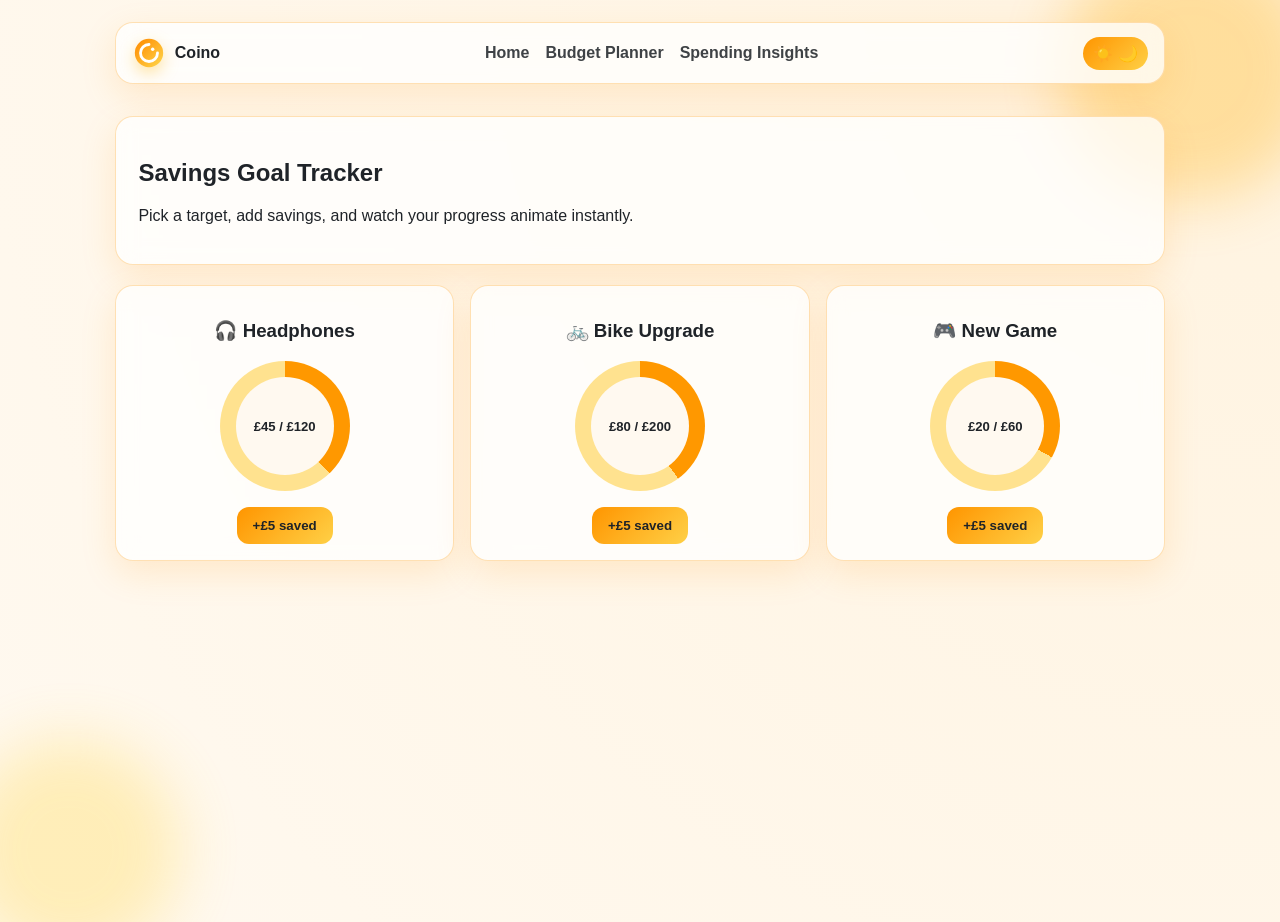
==== savings-goals.html @ fef4ba67 "Build Coino multi-page interactive budgeting site" ====
<!DOCTYPE html>
<html lang="en" data-theme="light">
  <head>
    <meta charset="UTF-8" />
    <meta name="viewport" content="width=device-width, initial-scale=1.0" />
    <title>Coino | Savings Goals</title>
    <link rel="stylesheet" href="styles.css" />
  </head>
  <body>
    <div class="bg-orb orb-1"></div>
    <div class="bg-orb orb-2"></div>

    <header class="site-header glass">
      <a class="logo" href="index.html"><img src="logo.svg" alt="Coino logo" /><span>Coino</span></a>
      <nav class="nav-links">
        <a href="index.html">Home</a>
        <a href="budget-planner.html">Budget Planner</a>
        <a href="spending-insights.html">Spending Insights</a>
      </nav>
      <button id="themeToggle" class="theme-toggle" aria-label="Toggle theme"><span class="sun">☀️</span><span class="moon">🌙</span></button>
    </header>

    <main class="container">
      <section class="glass reveal page-title">
        <h1>Savings Goal Tracker</h1>
        <p>Pick a target, add savings, and watch your progress animate instantly.</p>
      </section>

      <section class="goals-grid">
        <article class="glass goal-card reveal">
          <h3>🎧 Headphones</h3>
          <div class="ring" data-target="120" data-current="45">
            <span>£45 / £120</span>
          </div>
          <button class="btn btn-primary add-save">+£5 saved</button>
        </article>

        <article class="glass goal-card reveal delay-1">
          <h3>🚲 Bike Upgrade</h3>
          <div class="ring" data-target="200" data-current="80">
            <span>£80 / £200</span>
          </div>
          <button class="btn btn-primary add-save">+£5 saved</button>
        </article>

        <article class="glass goal-card reveal delay-2">
          <h3>🎮 New Game</h3>
          <div class="ring" data-target="60" data-current="20">
            <span>£20 / £60</span>
          </div>
          <button class="btn btn-primary add-save">+£5 saved</button>
        </article>
      </section>
    </main>

    <script src="app.js"></script>
  </body>
</html>
---- styles.css ----
:root {
  --bg: #fff9f0;
  --bg-soft: #fff3df;
  --text: #1f2328;
  --card: rgba(255, 255, 255, 0.76);
  --stroke: rgba(255, 170, 47, 0.35);
  --shadow: 0 12px 35px rgba(255, 145, 0, 0.15);
  --grad: linear-gradient(135deg, #ff9500, #ffd046);
  --muted: #6d6e74;
}

[data-theme='dark'] {
  --bg: #121212;
  --bg-soft: #1a1a1a;
  --text: #f6f6f6;
  --card: rgba(30, 30, 30, 0.78);
  --stroke: rgba(255, 196, 86, 0.28);
  --shadow: 0 16px 40px rgba(0, 0, 0, 0.42);
  --grad: linear-gradient(135deg, #ff8a00, #ffe066);
  --muted: #c8c8cc;
}

* { box-sizing: border-box; }
body {
  margin: 0;
  font-family: 'Inter', sans-serif;
  background: radial-gradient(circle at top right, var(--bg-soft), var(--bg));
  color: var(--text);
  min-height: 100vh;
  overflow-x: hidden;
}

.bg-orb {
  position: fixed;
  border-radius: 50%;
  filter: blur(30px);
  opacity: 0.3;
  z-index: -1;
  animation: float 8s ease-in-out infinite;
}
.orb-1 { width: 260px; height: 260px; background: #ffae00; top: -60px; right: -40px; }
.orb-2 { width: 220px; height: 220px; background: #ffd53d; bottom: -60px; left: -40px; animation-delay: -3s; }

@keyframes float {
  0%, 100% { transform: translateY(0px); }
  50% { transform: translateY(18px); }
}

.container {
  width: min(1050px, 92vw);
  margin: 2rem auto 3rem;
  display: grid;
  gap: 1.25rem;
}

.site-header {
  width: min(1050px, 92vw);
  margin: 1.4rem auto 0;
  padding: 0.8rem 1rem;
  display: flex;
  align-items: center;
  justify-content: space-between;
  gap: 1rem;
}

.logo { display: flex; align-items: center; gap: 0.55rem; text-decoration: none; color: var(--text); font-weight: 800; }
.logo img { width: 34px; height: 34px; filter: drop-shadow(0 6px 8px rgba(255, 174, 0, 0.35)); }

.nav-links { display: flex; gap: 1rem; flex-wrap: wrap; }
.nav-links a {
  text-decoration: none;
  color: var(--text);
  font-weight: 600;
  opacity: 0.86;
  transition: transform .2s ease, opacity .2s ease;
}
.nav-links a:hover { opacity: 1; transform: translateY(-2px); }

.glass {
  border: 1px solid var(--stroke);
  background: var(--card);
  backdrop-filter: blur(10px);
  border-radius: 18px;
  box-shadow: var(--shadow);
}

.theme-toggle {
  border: 0;
  background: var(--grad);
  color: #1b1b1b;
  border-radius: 999px;
  padding: 0.45rem 0.6rem;
  cursor: pointer;
  display: flex;
  gap: 0.35rem;
  font-size: 1rem;
}

.hero { padding: 2rem; }
.hero h1 { margin: 0 0 .6rem; font-size: clamp(1.6rem, 4vw, 2.6rem); }
.hero p { margin: 0; color: var(--muted); max-width: 58ch; }
.hero-actions { margin-top: 1rem; display: flex; gap: .8rem; }

.btn {
  display: inline-block;
  text-decoration: none;
  border-radius: 12px;
  padding: .7rem 1rem;
  font-weight: 700;
  transition: transform .2s ease;
  border: none;
  cursor: pointer;
}
.btn:hover { transform: translateY(-2px) scale(1.02); }
.btn-primary { background: var(--grad); color: #1f2328; }
.btn-secondary { color: var(--text); border: 1px solid var(--stroke); }

.cards-grid { display: grid; gap: 1rem; grid-template-columns: repeat(auto-fit, minmax(210px, 1fr)); }
.feature-card { padding: 1.2rem; }
.feature-card .icon { font-size: 1.7rem; }
.feature-card h2 { font-size: 1.06rem; margin-bottom: .35rem; }
.feature-card p { color: var(--muted); margin: 0 0 .7rem; }
.mini-link { color: #d87e00; text-decoration: none; font-weight: 700; }

.dashboard { padding: 1.2rem; }
.dashboard .sub { color: var(--muted); margin-top: .2rem; }
.chart-bars { display: flex; gap: .75rem; align-items: flex-end; min-height: 170px; }
.bar-group { flex: 1; text-align: center; }
.bar {
  height: var(--h);
  margin-top: .5rem;
  border-radius: 12px 12px 4px 4px;
  background: var(--grad);
  animation: rise .9s ease both;
}

.page-title { padding: 1.4rem; }
.planner { display: grid; grid-template-columns: 1fr 290px; gap: 1rem; padding: 1.2rem; }
.sliders label { display: block; margin-bottom: 1rem; font-weight: 600; }
.sliders input { width: 100%; accent-color: #ff9d00; margin-top: .35rem; }
.summary-card { padding: 1rem; border: 1px dashed var(--stroke); border-radius: 14px; }
.tip { font-weight: 700; color: #cc6f00; }

.donut {
  width: 130px;
  aspect-ratio: 1;
  border-radius: 50%;
  background: conic-gradient(#ff9f00 40%, #ffd35b 60%, rgba(255,255,255,0.2) 0);
  margin: .2rem auto 1rem;
  animation: pop .5s ease;
}

.goals-grid { display: grid; gap: 1rem; grid-template-columns: repeat(auto-fit, minmax(220px, 1fr)); }
.goal-card { padding: 1rem; text-align: center; }
.ring {
  --p: 0;
  width: 130px;
  aspect-ratio: 1;
  margin: .5rem auto 1rem;
  border-radius: 50%;
  display: grid;
  place-items: center;
  background: conic-gradient(#ff9800 calc(var(--p) * 1%), #ffe28f 0);
  transition: .35s ease;
}
.ring span {
  width: 98px;
  aspect-ratio: 1;
  border-radius: 50%;
  background: var(--bg);
  display: grid;
  place-items: center;
  font-size: .82rem;
  font-weight: 700;
}

.insights { padding: 1.2rem; }
.pill-row { display: flex; flex-wrap: wrap; gap: .6rem; margin-bottom: 1rem; }
.pill {
  border: 1px solid var(--stroke);
  border-radius: 999px;
  padding: .45rem .9rem;
  background: transparent;
  color: var(--text);
  font-weight: 700;
  cursor: pointer;
}
.pill.active { background: var(--grad); color: #1f2328; }

.insight-bars { display: flex; align-items: flex-end; gap: .7rem; min-height: 210px; }
.bar-wrap { flex: 1; display: flex; flex-direction: column; align-items: center; gap: .5rem; }
.bar-wrap i {
  display: block;
  width: 100%;
  border-radius: 12px 12px 4px 4px;
  height: calc(var(--v) * 1%);
  background: var(--grad);
  transition: height .35s ease;
}

@keyframes rise { from { height: 0; } to { height: var(--h); } }
@keyframes pop { from { transform: scale(.85); opacity: .5; } to { transform: scale(1); opacity: 1; } }

.reveal { opacity: 0; transform: translateY(18px); animation: in .7s ease forwards; }
.delay-1 { animation-delay: .12s; }
.delay-2 { animation-delay: .24s; }
@keyframes in { to { opacity: 1; transform: translateY(0); } }

@media (max-width: 800px) {
  .planner { grid-template-columns: 1fr; }
}
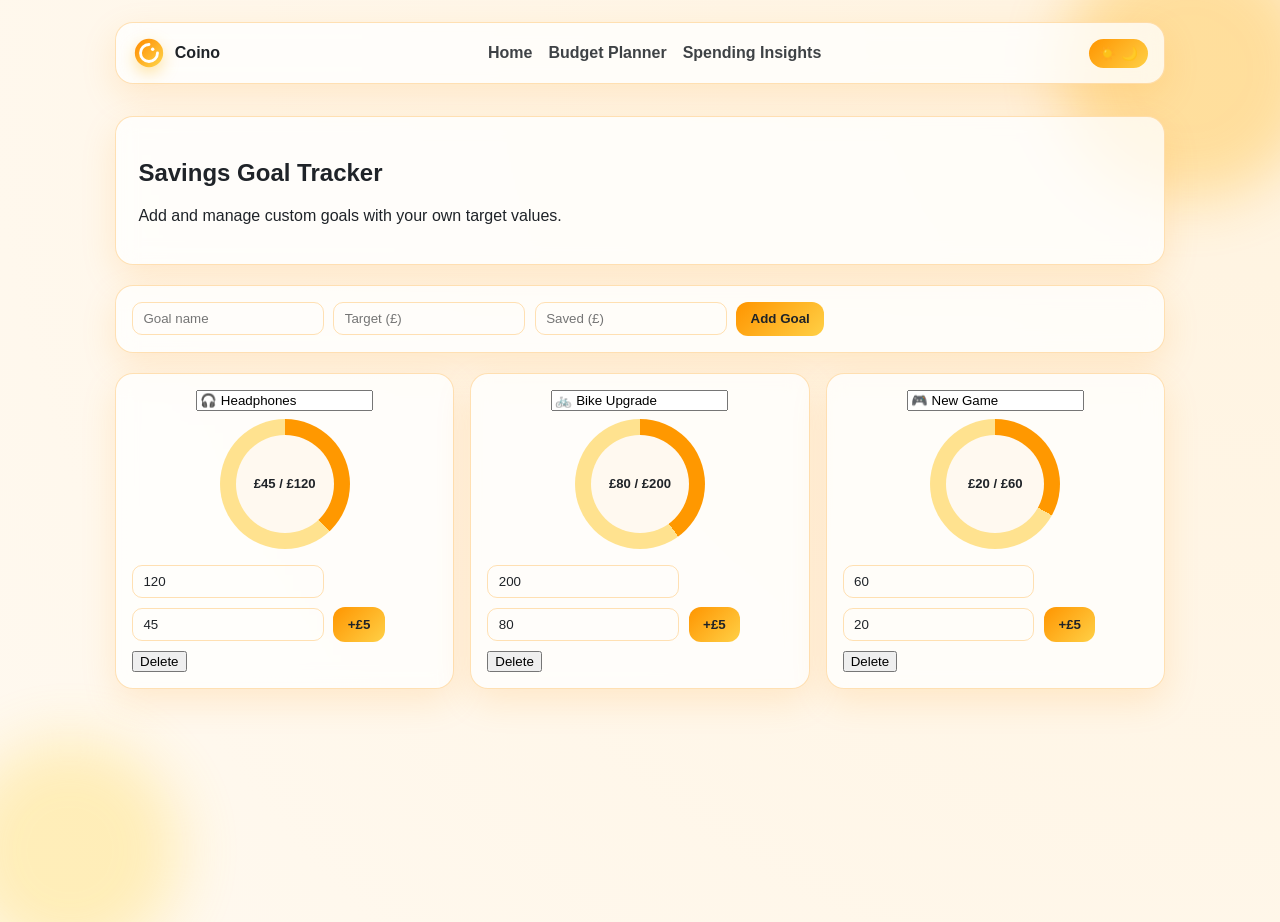
==== commit f03c2f94: "Fix empty charts and add editable custom filters/goals" ====
--- a/savings-goals.html
+++ b/savings-goals.html
@@ -9,50 +9,26 @@
   <body>
     <div class="bg-orb orb-1"></div>
     <div class="bg-orb orb-2"></div>
-
     <header class="site-header glass">
       <a class="logo" href="index.html"><img src="logo.svg" alt="Coino logo" /><span>Coino</span></a>
-      <nav class="nav-links">
-        <a href="index.html">Home</a>
-        <a href="budget-planner.html">Budget Planner</a>
-        <a href="spending-insights.html">Spending Insights</a>
-      </nav>
+      <nav class="nav-links"><a href="index.html">Home</a><a href="budget-planner.html">Budget Planner</a><a href="spending-insights.html">Spending Insights</a></nav>
       <button id="themeToggle" class="theme-toggle" aria-label="Toggle theme"><span class="sun">☀️</span><span class="moon">🌙</span></button>
     </header>
 
     <main class="container">
-      <section class="glass reveal page-title">
-        <h1>Savings Goal Tracker</h1>
-        <p>Pick a target, add savings, and watch your progress animate instantly.</p>
+      <section class="glass reveal page-title"><h1>Savings Goal Tracker</h1><p>Add and manage custom goals with your own target values.</p></section>
+
+      <section class="glass reveal delay-1">
+        <form id="goalForm" class="inline-form" style="padding:1rem;">
+          <input id="goalName" maxlength="20" placeholder="Goal name" />
+          <input id="goalTarget" type="number" min="5" placeholder="Target (£)" />
+          <input id="goalCurrent" type="number" min="0" placeholder="Saved (£)" />
+          <button class="btn btn-primary" type="submit">Add Goal</button>
+        </form>
       </section>
 
-      <section class="goals-grid">
-        <article class="glass goal-card reveal">
-          <h3>🎧 Headphones</h3>
-          <div class="ring" data-target="120" data-current="45">
-            <span>£45 / £120</span>
-          </div>
-          <button class="btn btn-primary add-save">+£5 saved</button>
-        </article>
-
-        <article class="glass goal-card reveal delay-1">
-          <h3>🚲 Bike Upgrade</h3>
-          <div class="ring" data-target="200" data-current="80">
-            <span>£80 / £200</span>
-          </div>
-          <button class="btn btn-primary add-save">+£5 saved</button>
-        </article>
-
-        <article class="glass goal-card reveal delay-2">
-          <h3>🎮 New Game</h3>
-          <div class="ring" data-target="60" data-current="20">
-            <span>£20 / £60</span>
-          </div>
-          <button class="btn btn-primary add-save">+£5 saved</button>
-        </article>
-      </section>
+      <section class="goals-grid" id="goalList"></section>
     </main>
-
     <script src="app.js"></script>
   </body>
 </html>
--- a/styles.css
+++ b/styles.css
@@ -8,204 +8,34 @@
   --grad: linear-gradient(135deg, #ff9500, #ffd046);
   --muted: #6d6e74;
 }
-
-[data-theme='dark'] {
-  --bg: #121212;
-  --bg-soft: #1a1a1a;
-  --text: #f6f6f6;
-  --card: rgba(30, 30, 30, 0.78);
-  --stroke: rgba(255, 196, 86, 0.28);
-  --shadow: 0 16px 40px rgba(0, 0, 0, 0.42);
-  --grad: linear-gradient(135deg, #ff8a00, #ffe066);
-  --muted: #c8c8cc;
-}
-
+[data-theme='dark'] { --bg: #121212; --bg-soft: #1a1a1a; --text: #f6f6f6; --card: rgba(30, 30, 30, 0.78); --stroke: rgba(255, 196, 86, 0.28); --shadow: 0 16px 40px rgba(0, 0, 0, 0.42); --grad: linear-gradient(135deg, #ff8a00, #ffe066); --muted: #c8c8cc; }
 * { box-sizing: border-box; }
-body {
-  margin: 0;
-  font-family: 'Inter', sans-serif;
-  background: radial-gradient(circle at top right, var(--bg-soft), var(--bg));
-  color: var(--text);
-  min-height: 100vh;
-  overflow-x: hidden;
-}
-
-.bg-orb {
-  position: fixed;
-  border-radius: 50%;
-  filter: blur(30px);
-  opacity: 0.3;
-  z-index: -1;
-  animation: float 8s ease-in-out infinite;
-}
+body { margin: 0; font-family: 'Inter', sans-serif; background: radial-gradient(circle at top right, var(--bg-soft), var(--bg)); color: var(--text); min-height: 100vh; overflow-x: hidden; }
+.bg-orb { position: fixed; border-radius: 50%; filter: blur(30px); opacity: 0.3; z-index: -1; animation: float 8s ease-in-out infinite; }
 .orb-1 { width: 260px; height: 260px; background: #ffae00; top: -60px; right: -40px; }
 .orb-2 { width: 220px; height: 220px; background: #ffd53d; bottom: -60px; left: -40px; animation-delay: -3s; }
-
-@keyframes float {
-  0%, 100% { transform: translateY(0px); }
-  50% { transform: translateY(18px); }
-}
-
-.container {
-  width: min(1050px, 92vw);
-  margin: 2rem auto 3rem;
-  display: grid;
-  gap: 1.25rem;
-}
-
-.site-header {
-  width: min(1050px, 92vw);
-  margin: 1.4rem auto 0;
-  padding: 0.8rem 1rem;
-  display: flex;
-  align-items: center;
-  justify-content: space-between;
-  gap: 1rem;
-}
-
-.logo { display: flex; align-items: center; gap: 0.55rem; text-decoration: none; color: var(--text); font-weight: 800; }
-.logo img { width: 34px; height: 34px; filter: drop-shadow(0 6px 8px rgba(255, 174, 0, 0.35)); }
-
-.nav-links { display: flex; gap: 1rem; flex-wrap: wrap; }
-.nav-links a {
-  text-decoration: none;
-  color: var(--text);
-  font-weight: 600;
-  opacity: 0.86;
-  transition: transform .2s ease, opacity .2s ease;
-}
-.nav-links a:hover { opacity: 1; transform: translateY(-2px); }
-
-.glass {
-  border: 1px solid var(--stroke);
-  background: var(--card);
-  backdrop-filter: blur(10px);
-  border-radius: 18px;
-  box-shadow: var(--shadow);
-}
-
-.theme-toggle {
-  border: 0;
-  background: var(--grad);
-  color: #1b1b1b;
-  border-radius: 999px;
-  padding: 0.45rem 0.6rem;
-  cursor: pointer;
-  display: flex;
-  gap: 0.35rem;
-  font-size: 1rem;
-}
-
-.hero { padding: 2rem; }
-.hero h1 { margin: 0 0 .6rem; font-size: clamp(1.6rem, 4vw, 2.6rem); }
-.hero p { margin: 0; color: var(--muted); max-width: 58ch; }
-.hero-actions { margin-top: 1rem; display: flex; gap: .8rem; }
-
-.btn {
-  display: inline-block;
-  text-decoration: none;
-  border-radius: 12px;
-  padding: .7rem 1rem;
-  font-weight: 700;
-  transition: transform .2s ease;
-  border: none;
-  cursor: pointer;
-}
-.btn:hover { transform: translateY(-2px) scale(1.02); }
-.btn-primary { background: var(--grad); color: #1f2328; }
-.btn-secondary { color: var(--text); border: 1px solid var(--stroke); }
-
-.cards-grid { display: grid; gap: 1rem; grid-template-columns: repeat(auto-fit, minmax(210px, 1fr)); }
-.feature-card { padding: 1.2rem; }
-.feature-card .icon { font-size: 1.7rem; }
-.feature-card h2 { font-size: 1.06rem; margin-bottom: .35rem; }
-.feature-card p { color: var(--muted); margin: 0 0 .7rem; }
-.mini-link { color: #d87e00; text-decoration: none; font-weight: 700; }
-
-.dashboard { padding: 1.2rem; }
-.dashboard .sub { color: var(--muted); margin-top: .2rem; }
-.chart-bars { display: flex; gap: .75rem; align-items: flex-end; min-height: 170px; }
-.bar-group { flex: 1; text-align: center; }
-.bar {
-  height: var(--h);
-  margin-top: .5rem;
-  border-radius: 12px 12px 4px 4px;
-  background: var(--grad);
-  animation: rise .9s ease both;
-}
-
-.page-title { padding: 1.4rem; }
-.planner { display: grid; grid-template-columns: 1fr 290px; gap: 1rem; padding: 1.2rem; }
-.sliders label { display: block; margin-bottom: 1rem; font-weight: 600; }
-.sliders input { width: 100%; accent-color: #ff9d00; margin-top: .35rem; }
-.summary-card { padding: 1rem; border: 1px dashed var(--stroke); border-radius: 14px; }
-.tip { font-weight: 700; color: #cc6f00; }
-
-.donut {
-  width: 130px;
-  aspect-ratio: 1;
-  border-radius: 50%;
-  background: conic-gradient(#ff9f00 40%, #ffd35b 60%, rgba(255,255,255,0.2) 0);
-  margin: .2rem auto 1rem;
-  animation: pop .5s ease;
-}
-
-.goals-grid { display: grid; gap: 1rem; grid-template-columns: repeat(auto-fit, minmax(220px, 1fr)); }
-.goal-card { padding: 1rem; text-align: center; }
-.ring {
-  --p: 0;
-  width: 130px;
-  aspect-ratio: 1;
-  margin: .5rem auto 1rem;
-  border-radius: 50%;
-  display: grid;
-  place-items: center;
-  background: conic-gradient(#ff9800 calc(var(--p) * 1%), #ffe28f 0);
-  transition: .35s ease;
-}
-.ring span {
-  width: 98px;
-  aspect-ratio: 1;
-  border-radius: 50%;
-  background: var(--bg);
-  display: grid;
-  place-items: center;
-  font-size: .82rem;
-  font-weight: 700;
-}
-
-.insights { padding: 1.2rem; }
-.pill-row { display: flex; flex-wrap: wrap; gap: .6rem; margin-bottom: 1rem; }
-.pill {
-  border: 1px solid var(--stroke);
-  border-radius: 999px;
-  padding: .45rem .9rem;
-  background: transparent;
-  color: var(--text);
-  font-weight: 700;
-  cursor: pointer;
-}
-.pill.active { background: var(--grad); color: #1f2328; }
-
-.insight-bars { display: flex; align-items: flex-end; gap: .7rem; min-height: 210px; }
-.bar-wrap { flex: 1; display: flex; flex-direction: column; align-items: center; gap: .5rem; }
-.bar-wrap i {
-  display: block;
-  width: 100%;
-  border-radius: 12px 12px 4px 4px;
-  height: calc(var(--v) * 1%);
-  background: var(--grad);
-  transition: height .35s ease;
-}
-
-@keyframes rise { from { height: 0; } to { height: var(--h); } }
-@keyframes pop { from { transform: scale(.85); opacity: .5; } to { transform: scale(1); opacity: 1; } }
-
-.reveal { opacity: 0; transform: translateY(18px); animation: in .7s ease forwards; }
-.delay-1 { animation-delay: .12s; }
-.delay-2 { animation-delay: .24s; }
-@keyframes in { to { opacity: 1; transform: translateY(0); } }
-
-@media (max-width: 800px) {
-  .planner { grid-template-columns: 1fr; }
-}
+@keyframes float { 0%,100%{transform:translateY(0)}50%{transform:translateY(18px)} }
+.container,.site-header { width: min(1050px, 92vw); margin-inline: auto; }
+.site-header { margin-top: 1.4rem; padding: .8rem 1rem; display:flex; align-items:center; justify-content:space-between; gap:1rem; }
+.container { margin: 2rem auto 3rem; display:grid; gap:1.25rem; }
+.logo { display:flex; align-items:center; gap:.55rem; text-decoration:none; color:var(--text); font-weight:800; }
+.logo img { width:34px; height:34px; filter: drop-shadow(0 6px 8px rgba(255,174,0,.35)); }
+.nav-links { display:flex; gap:1rem; flex-wrap:wrap; }
+.nav-links a { text-decoration:none; color:var(--text); font-weight:600; opacity:.86; transition:.2s; }
+.nav-links a:hover { opacity:1; transform:translateY(-2px); }
+.glass { border:1px solid var(--stroke); background:var(--card); backdrop-filter:blur(10px); border-radius:18px; box-shadow:var(--shadow); }
+.theme-toggle { border:0; background:var(--grad); border-radius:999px; padding:.45rem .6rem; cursor:pointer; display:flex; gap:.35rem; }
+.hero{padding:2rem}.hero h1{margin:0 0 .6rem;font-size:clamp(1.6rem,4vw,2.6rem)}.hero p{margin:0;color:var(--muted)}.hero-actions{margin-top:1rem;display:flex;gap:.8rem}
+.btn{display:inline-block;text-decoration:none;border-radius:12px;padding:.6rem .9rem;font-weight:700;transition:.2s;border:none;cursor:pointer}.btn:hover{transform:translateY(-2px) scale(1.02)}.btn-primary{background:var(--grad);color:#1f2328}.btn-secondary{color:var(--text);border:1px solid var(--stroke)}
+.cards-grid{display:grid;gap:1rem;grid-template-columns:repeat(auto-fit,minmax(210px,1fr))}.feature-card{padding:1.2rem}.feature-card p{color:var(--muted)}
+.dashboard,.insights{padding:1.2rem}.sub{color:var(--muted)}
+.inline-form{display:flex;gap:.6rem;flex-wrap:wrap;align-items:center}.inline-form input{border:1px solid var(--stroke);background:transparent;color:var(--text);border-radius:10px;padding:.5rem .65rem}
+.editable-list{display:grid;gap:.55rem;margin:.9rem 0}.edit-item{display:grid;grid-template-columns:1.2fr .8fr auto;gap:.5rem;align-items:center}.edit-item button{padding:.45rem .65rem;border:1px solid var(--stroke);background:transparent;color:var(--text);border-radius:8px;cursor:pointer}
+.chart-bars,.insight-bars{display:flex;gap:.7rem;align-items:flex-end;min-height:220px;padding-top:1rem}
+.bar-group,.bar-wrap{flex:1;min-width:56px;text-align:center;display:flex;flex-direction:column;align-items:center;gap:.5rem}
+.bar,.bar-wrap i{width:100%;min-height:8px;border-radius:12px 12px 4px 4px;background:var(--grad);transition:height .35s ease;height:calc(var(--v) * 1%)}
+.page-title{padding:1.4rem}.planner{display:grid;grid-template-columns:1fr 290px;gap:1rem;padding:1.2rem}.sliders label{display:block;margin-bottom:1rem;font-weight:600}.sliders input{width:100%;accent-color:#ff9d00;margin-top:.35rem}.summary-card{padding:1rem;border:1px dashed var(--stroke);border-radius:14px}.tip{font-weight:700;color:#cc6f00}
+.donut{width:130px;aspect-ratio:1;border-radius:50%;background:conic-gradient(#ff9f00 40%,#ffd35b 60%,rgba(255,255,255,.2) 0);margin:.2rem auto 1rem}
+.goals-grid{display:grid;gap:1rem;grid-template-columns:repeat(auto-fit,minmax(220px,1fr))}.goal-card{padding:1rem;text-align:center}.ring{--p:0;width:130px;aspect-ratio:1;margin:.5rem auto 1rem;border-radius:50%;display:grid;place-items:center;background:conic-gradient(#ff9800 calc(var(--p)*1%),#ffe28f 0);transition:.35s}.ring span{width:98px;aspect-ratio:1;border-radius:50%;background:var(--bg);display:grid;place-items:center;font-size:.82rem;font-weight:700}
+.reveal{opacity:0;transform:translateY(18px);animation:in .7s ease forwards}.delay-1{animation-delay:.12s}.delay-2{animation-delay:.24s}@keyframes in{to{opacity:1;transform:translateY(0)}}
+@media (max-width:800px){.planner{grid-template-columns:1fr}.edit-item{grid-template-columns:1fr 1fr auto}}
